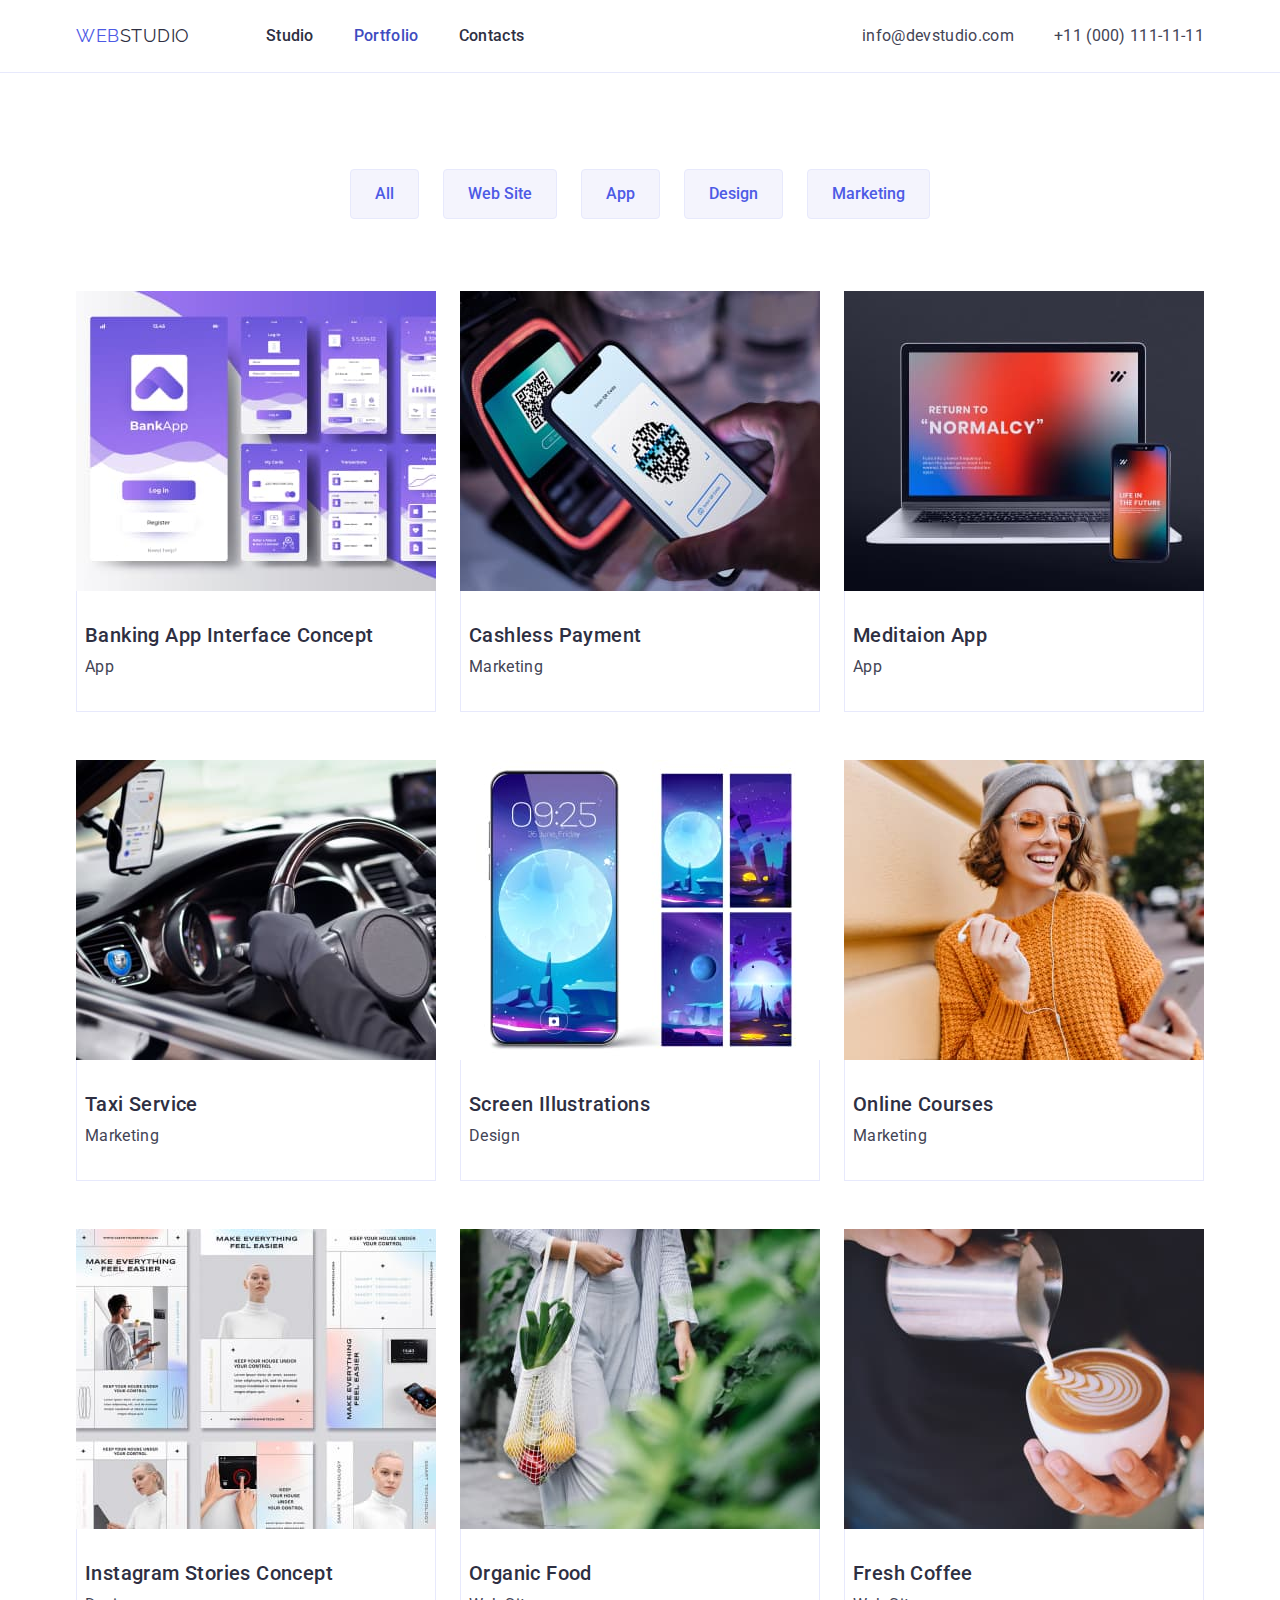
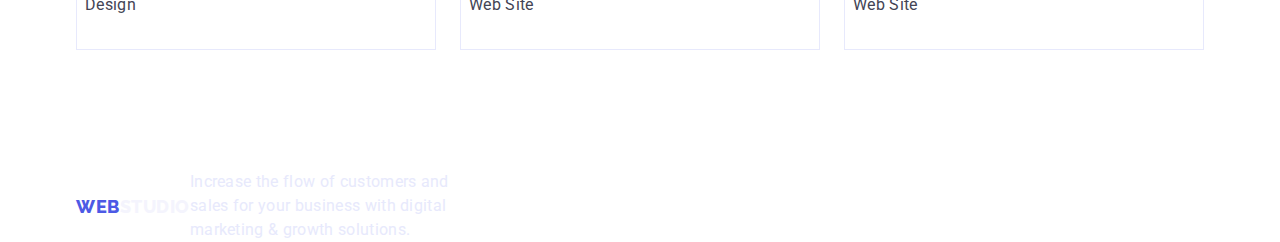
==== portfolio.html @ e0418fa9 "Homework4" ====
<!DOCTYPE html>
<html lang="en">
<head>
    <meta charset="UTF-8">
    <meta http-equiv="X-UA-Compatible" content="IE=edge">
    <meta name="viewport" content="width=device-width, initial-scale=1.0">
    <title>Document</title>
    <link rel="preconnect" href="https://fonts.googleapis.com">
<link rel="preconnect" href="https://fonts.gstatic.com" crossorigin>
<link href="https://fonts.googleapis.com/css2?family=Raleway:wght@800&family=Roboto:wght@400;500;700;900&display=swap" rel="stylesheet">
<link rel="stylesheet" href="https://cdn.jsdelivr.net/npm/modern-normalize@1.1.0/modern-normalize.min.css">
<link href="./css/styles.css" rel="stylesheet">
</head>
<body>
    <header>
        <div class="container main-header-flex">
            <nav class="header-nav">
                <a href="./index.html" class="link logo-header"><span class="logo-part">Web</span>Studio</a>
                <ul class="list menu-header">
                <li><a href="./index.html" class="link nav-link ">Studio</a></li>
                <li><a href="./portfolio.html" class="link nav-link current">Portfolio</a></li>
                <li><a href="#" class="link nav-link">Contacts</a></li>
                </ul>
            </nav>
                <address class="header-adress">
                    <ul class="list header-adress-flex">
                        <li><a href="mailto:info@devstudio.com" class="link nav-header">info@devstudio.com</a></li>
                        <li><a href="tel:+11(000)111-11-11" class="link nav-header">+11 (000) 111-11-11</a></li>
                    </ul>
                </address>
        </div>
    </header>
    <main>
        <section class="portfolio-section">
            <div class="container">
                <h1 class="visually-hidden">Portfolio</h1>
            <ul class="list menu-filter">
                <li><button type="button" class="btn-filter">All</button></li>
                <li><button type="button" class="btn-filter">Web Site</button></li>
                <li><button type="button" class="btn-filter">App</button></li>
                <li><button type="button" class="btn-filter">Design</button></li>
                <li><button type="button" class="btn-filter">Marketing</button></li>
            </ul>
            <ul class="list project-menu">
                <li class="list-menu">
                    <a class="link link-menu" href="#">
                    <img src="./images/project1.jpg" alt="Banking Interface" width="360" height="300">
                    <div class="project-title-flex">
                        <h2 class="project-title">Banking App Interface Concept</h2>
                    <p class="section-subtitle">App</p>
                    </div>
                </a>
                </li>
                <li class="list-menu">
                    <a class="link link-menu" href="#">
                    <img src="./images/project2.jpg" alt="Phone with QR code for payment" width="360" height="300">
                    <div class="project-title-flex">
                        <h2 class="project-title">Cashless Payment</h2>
                    <p class="section-subtitle">Marketing</p>
                    </div>
                </a>
                </li>
                <li class="list-menu">
                    <a class="link link-menu" href="#">
                    <img src="./images/project3.jpg" alt="Macbook and phone" width="360" height="300">
                    <div class="project-title-flex">
                        <h2 class="project-title">Meditaion App</h2>
                    <p class="section-subtitle">App</p>
                    </div>
                </a>
                </li>
                <li class="list-menu">
                    <a class="link link-menu" href="#">
                    <img src="./images/project4.jpg" alt="Hands on the steering wheel of a car" width="360" height="300">
                    <div class="project-title-flex">
                        <h2 class="project-title">Taxi Service</h2>
                    <p class="section-subtitle">Marketing</p>
                    </div>
                </a>
                </li>
                <li class="list-menu">
                    <a class="link link-menu" href="#">
                    <img src="./images/project5.jpg" alt="Phone with wallpaper options" width="360" height="300">
                    <div class="project-title-flex">
                        <h2 class="project-title">Screen Illustrations</h2>
                    <p class="section-subtitle">Design</p>
                    </div>
                </a>
                </li>
                <li class="list-menu">
                    <a class="link link-menu" href="#">
                    <img src="./images/project6.jpg" alt="Smiling girl in glasses with headphones and phone" width="360" height="300">
                    <div class="project-title-flex">
                        <h2 class="project-title">Online Courses</h2>
                    <p class="section-subtitle">Marketing</p>
                    </div>
                </a>
                </li>
                <li class="list-menu">
                    <a class="link link-menu" href="#">
                    <img src="./images/project7.jpg" alt="Instagram Stories Concept" width="360" height="300">
                    <div class="project-title-flex">
                        <h2 class="project-title">Instagram Stories Concept</h2>
                    <p class="section-subtitle">Design</p>
                    </div>
                </a>
                </li>
                <li class="list-menu">
                    <a class="link link-menu" href="#">
                    <img src="./images/project8.jpg" alt="Girl with a bag of vegetables and fruits" width="360" height="300">
                    <div class="project-title-flex">
                        <h2 class="project-title">Organic Food</h2>
                    <p class="section-subtitle">Web Site</p>
                    </div>
                </a>
                </li>
                <li class="list-menu">
                    <a class="link link-menu" href="#">
                    <img src="./images/project9.jpg" alt="Milk coffee cup" width="360" height="300">
                    <div class="project-title-flex">
                        <h2 class="project-title">Fresh Coffee</h2>
                    <p class="section-subtitle">Web Site</p>
                    </div>
                </a>
                </li>
            </ul>
            </div> 
        </section>
    </main>
    <footer>
        <div class="container footer-container">
            <a href="./index.html" class="link logo-footer"><span class="logo-part">Web</span>Studio</a>
<p class="text-footer">Increase the flow of customers and sales for your business with digital marketing & growth solutions.</p>
        </div>
    </footer>
</body>
</html>
---- css/styles.css ----
:root {
  --primary-brand :  #4D5AE5 ;
  --pressed-state : #404BBF;
  --text-color : #434455 ;
  --secondary-color : #2E2F42 ;
  --third-color : #FFFFFF ;
  --accent-color : #E7E9FC ;
  --background-color: #F4F4FD ;
  --customers-border: #8E8F99 ;
  --primary-font-family: 'Roboto', sans-serif;
  --green: #31D0AA ;

}
h1,
h2,
h3,
p {
    margin-top: 0;
    margin-bottom: 0;
}
ul {
    margin-top: 0;
    margin-bottom: 0;
    padding-left: 0;
}
img {
    display: block;
}
body {
    font-family: var(--primary-font-family) ;
    color: var(--text-color) ;
    font-size: 16px;
    line-height: calc(24/16);
    background-color: #FFFFFF;
}
.container {
    margin-left: auto;
    margin-right: auto;
    width: 1158px;
    padding-left: 15px;
    padding-right: 15px;
}
.link {
    text-decoration: none;
}
.list {
    list-style: none;
}
.nav-link.current {
    color: var(--pressed-state) ;
}
/* <!-- Header --> */
header {
    border-bottom: 1px solid var(--accent-color);
}
.main-header-flex {
    display: flex;
    align-items: center; 
}
.header-nav {
    display: flex;
    align-items: center; 
}
.logo-header {
font-family: 'Raleway';
font-size: 18px;
line-height: calc(24/18);
color: var(--secondary-color) ;
letter-spacing: 0.03em;
text-transform: uppercase;
margin-right: 76px;
padding: 24px 0;
}
.logo-part {
    color: var(--primary-brand) ;
}
.menu-header {
    display: flex;
    gap: 40px;
}
.nav-link {
font-weight: 500;
color: var(--secondary-color) ;
letter-spacing: 0.02em;
padding: 24px 0;
display: block;
}
.nav-link:hover,
.nav-link:focus {
    color: var(--pressed-state) ;
}
address {
    font-style: normal; 
}
.header-adress {
    margin-left: auto;
}
.header-adress-flex {
    display: flex;
    gap: 40px;   
}
.nav-header {
letter-spacing: 0.02em;
color: var(--text-color);
padding: 24px 0;
}
.nav-header:hover,
.nav-header:focus {
    color: var(--pressed-state) ;
}
/* <!-------------- Main ------------> */
/* <!--- HERO ---> */
.hero {
    padding-top: 188px;
    padding-bottom: 188px;
    text-align: center;
    max-width: 1440px;
    background-color: var(--secondary-color) ;
    background-image: linear-gradient(rgba(46, 47, 66, 0.7 ),
    rgba(46, 47, 66, 0.7)),
    url(../images/hero.jpg);
    background-repeat: no-repeat;
    background-position: center;
    background-size: cover;
    margin-left: auto;
    margin-right: auto;
}
.hero-title {
    font-size: 56px;
    line-height: calc(60/56);
    color:var(--third-color) ;
    width: 496px;
    letter-spacing: 0.02em;
    margin: 0 auto 48px;
}
.hero-btn {
    padding: 16px 32px;
    font-family: var(--primary-font-family);
    font-weight: 500;
    font-size: 16px;
    line-height: calc(24/16);
    letter-spacing: 0.04em;
    color: var(--third-color);
    background-color: var(--primary-brand);
    cursor: pointer;
    border: none;
    border-radius: 4px;
}
.hero-btn:hover,
.hero-btn:focus {
background-color: var(--pressed-state);
color: var(--third-color);
}
/* <!-- Section1 --> */
.visually-hidden {
position: absolute;
width: 1px;
height: 1px;
margin: -1px;
border: 0;
padding: 0;
white-space: nowrap;
clip-path: inset(100%);
clip: rect(0000);
overflow: hidden;
}
.section-our-features {
    padding-top: 120px;
    padding-bottom: 120px;
}
.features-title {
    display: flex;
    width: 1129px;
    gap: 0 24px;
}
.list-title {
    width: 264px;
}
.features-icon {
    background-color: var(--background-color);
    border-radius: 4px;
    height: 112px;
    display: flex;
    justify-content: center;
    align-items: center;
    margin-bottom: 8px;
}
.title {
    font-weight: 500;
    font-size: 20px;
    line-height: calc(24/20);
    color: var(--secondary-color);
    letter-spacing: 0.02em;
    margin-bottom: 8px;
}
.section-subtitle {
color: var(--text-color);
line-height: calc(24/16);
letter-spacing: 0.02em;
}
/* <!-- Section2 --> */
.section-menu {
    padding-top: 0;
    padding-bottom: 120px;
}
.menu-title {
    display: flex;
    margin-top: 72px;
    gap: 24px;
}
.list-menu {
    width: 360px;
}
.section-title {
    font-size: 36px;
    line-height: calc(40/36);
    letter-spacing: 0.02em;
    color: var(--secondary-color);
    text-align: center;
    text-transform: capitalize;
    margin:auto;

}
/* <!-- Section3 --> */
.section-team {
background-color: var(--background-color);
padding-top: 120px;
padding-bottom: 120px;
text-align: center;
}
.item {
background-color: var(--third-color);
box-shadow: 0px 1px 6px rgba(46, 47, 66, 0.08), 0px 1px 1px rgba(46, 47, 66, 0.16), 0px 2px 1px rgba(46, 47, 66, 0.08);
border-radius: 0px 0px 4px 4px;
}
.title-team-section {
    padding-top: 32px;
    padding-bottom: 32px;
}
.title-team {
    font-weight: 500;
    font-size: 20px;
    line-height: calc(24/20);
    color: var(--secondary-color);
    letter-spacing: 0.02em;
    padding-bottom: 8px;
}
.socials {
    display: flex;
    justify-content: center;
    gap: 24px;
    margin-top: 8px;
}
.social-link {
    display: flex;
    width: 40px;
    height: 40px;
    justify-content: center;
    align-items:center;
    border-radius: 50%;
    background-color: var(--primary-brand);
}
.social-link:hover,
.social-link:focus {
    background-color:var(--pressed-state);
}
.icon-social {
    fill: var(--third-color);
}
/* <!-- Section4 --> */
.customers-section {
    padding-top: 120px;
    padding-bottom: 120px;
}
.customers {
    display: flex;
    justify-content: center;
    gap: 24px;
    margin-top: 72px;
}
.customers-item {
    border: 1px solid var(--customers-border);
border-radius: 4px;
}
.customers-link {
    display: flex;
    padding: 16px 32px;
}
.customers-icon {
    fill: var(--customers-border);
}
.customers-item:hover,
.customers-item:focus {
    border: 1px solid var(--pressed-state) ;
}
.customers-link:hover .customers-icon,
.customers-link:focus .customers-icon{
    fill: var(--pressed-state);
    outline: transparent;
}
/* <!-- Footer --> */
 .section-footer {
    padding-top: 100px;
    padding-bottom: 100px;
    background-color: var(--secondary-color);
}
.footer-container {
    display: flex;
    flex-wrap: wrap;
}
.logo-footer {
    display: flex;
    font-family: 'Raleway';
    font-weight: 800;
    font-size: 18px;
    line-height: calc(21/18);
    color: var(--background-color);
    letter-spacing: 0.03em;
    text-transform: uppercase;
    align-items: center;
}
.text-footer {
width: 264px;
color: var(--accent-color);
letter-spacing: 0.02em;
}
.media-section {
    display: flex;
    flex-wrap: wrap;
    max-width: 208px;
    max-height: 80px;
    margin-left: 120px;
}
.media-title {
font-weight: 500;
font-size: 16px;
line-height: calc(24/16);
letter-spacing: 0.02em;
color: var(--third-color);
margin-bottom: 16px;
}
.media-list {
    display: flex;
    align-content:center;
    justify-content: center;
    gap: 16px;
}
.media-link {
    display: flex;
    width: 40px;
    height: 40px;
    justify-content: center;
    align-items:center;
    border-radius: 50%;
    background-color: rgba(255, 255, 255, 0.1)
}
.media-link:hover,
.media-link:focus {
    background-color: var(--green);
}
.icon-media {
fill: var(--background-color);
}
/* <!-- Portfolio --> */
.portfolio-section {
  padding-top: 96px; 
  padding-bottom: 120px; 
}
.menu-filter {
    display: flex;
    justify-content: center;
    gap: 24px;
    margin-bottom: 72px;
}
.btn-filter {
    font-family: var(--primary-font-family);
    font-weight: 500;
    font-size: 16px;
    line-height: calc(24/16);  
    background-color: var(--background-color);
    color: var(--primary-brand);
    border: 1px solid var(--accent-color);
    cursor: pointer;
    padding: 12px 24px;
border-radius: 4px;
}
.btn-filter:hover,
.btn-filter:focus {
    background-color: var(--pressed-state);
    color: var(--third-color);
    border-color: transparent;
}
.project-menu {
    display: flex;
    flex-wrap: wrap;
    row-gap: 48px;
    column-gap: 24px;
}
.project-title-flex {
    padding: 32px 8px;
    border: 1px solid var(--accent-color);
    border-top: none;
}
.project-title {
font-weight: 500;
font-size: 20px;
line-height: calc(24/20);
color: var(--secondary-color);
letter-spacing: 0.02em;
margin-bottom: 8px;
}
.link-menu {
    display: block;
}
.link-menu:hover,
.link-menu:focus {
    box-shadow: 0px 1px 6px rgba(46, 47, 66, 0.08), 0px 1px 1px rgba(46, 47, 66, 0.16), 0px 2px 1px rgba(46, 47, 66, 0.08);
    border-color: transparent;
}
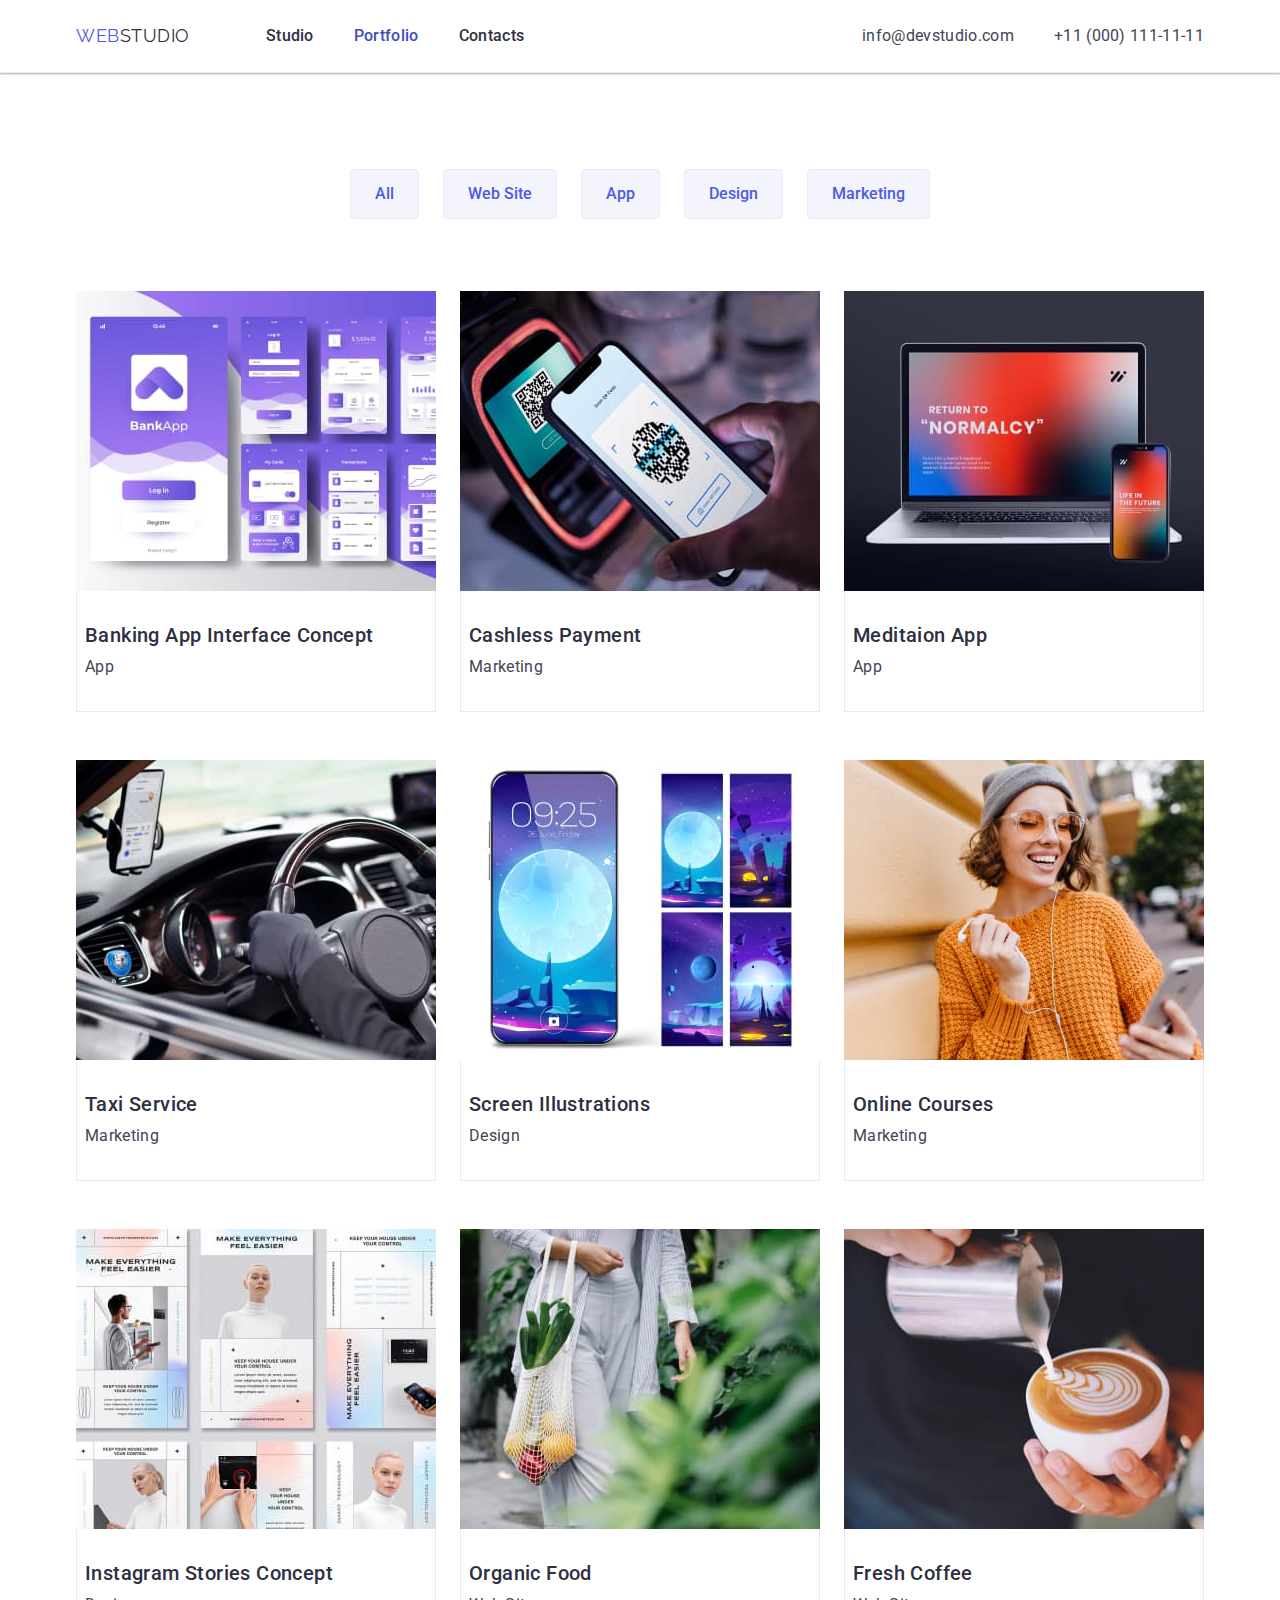
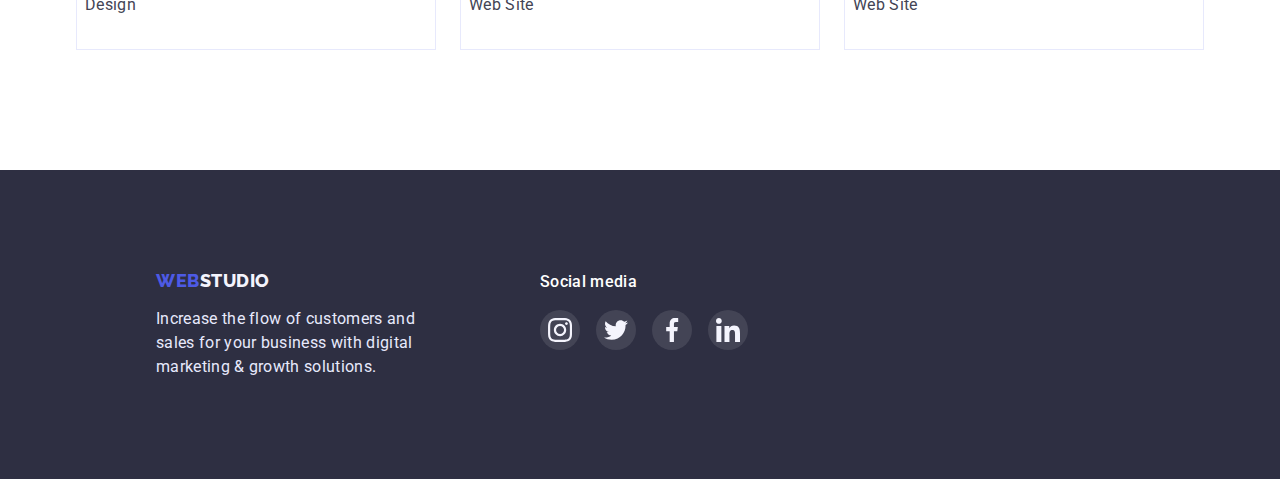
==== commit 1d59e12d: "Changes hw4" ====
--- a/portfolio.html
+++ b/portfolio.html
@@ -127,11 +127,46 @@
             </div> 
         </section>
     </main>
-    <footer>
-        <div class="container footer-container">
-            <a href="./index.html" class="link logo-footer"><span class="logo-part">Web</span>Studio</a>
-<p class="text-footer">Increase the flow of customers and sales for your business with digital marketing & growth solutions.</p>
+    <footer class="section-footer">
+        <div class="footer-container">
+            <div class="footer-box">
+                <a href="./index.html" class="link logo-footer"><span class="logo-part">Web</span>Studio</a>
+                <p class="text-footer">Increase the flow of customers and sales for your business with digital marketing & growth solutions.</p>
+            </div>
+           <div class="media-section">
+            <h2 class="media-title">Social media</h2>
+        <ul class="list media-list">
+            <li>
+                <a class="media-link" href="#">
+                    <svg class="icon-media" width="24" height="24">
+                        <use href="./images/icons.svg#icon-instagram"></use>
+                    </svg>
+                </a>
+            </li>
+            <li>
+                <a class="media-link" href="#">
+                    <svg class="icon-media" width="24" height="24">
+                        <use href="./images/icons.svg#icon-twitter"></use>
+                    </svg>
+                </a>
+            </li>
+            <li>
+                <a class="media-link" href="#">
+                    <svg class="icon-media" width="24" height="24">
+                        <use href="./images/icons.svg#icon-facebook"></use>
+                    </svg>
+                </a>
+            </li>
+            <li>
+                <a class="media-link" href="#">
+                    <svg class="icon-media" width="24" height="24">
+                        <use href="./images/icons.svg#icon-linkedin"></use>
+                    </svg>
+                </a>
+            </li>
+        </ul>
+           </div>  
         </div>
-    </footer>
+     </footer>
 </body>
 </html>--- a/css/styles.css
+++ b/css/styles.css
@@ -52,6 +52,7 @@
 /* <!-- Header --> */
 header {
     border-bottom: 1px solid var(--accent-color);
+    box-shadow: 0px 2px 1px rgba(46, 47, 66, 0.08), 0px 1px 1px rgba(46, 47, 66, 0.16), 0px 1px 6px rgba(46, 47, 66, 0.08);
 }
 .main-header-flex {
     display: flex;
@@ -279,18 +280,19 @@
     margin-top: 72px;
 }
 .customers-item {
+ 
+}
+.customers-link {
+    display: flex;
+    padding: 16px 32px;
     border: 1px solid var(--customers-border);
-border-radius: 4px;
-}
-.customers-link {
-    display: flex;
-    padding: 16px 32px;
+    border-radius: 4px;
 }
 .customers-icon {
     fill: var(--customers-border);
 }
-.customers-item:hover,
-.customers-item:focus {
+.customers-link:hover,
+.customers-link:focus {
     border: 1px solid var(--pressed-state) ;
 }
 .customers-link:hover .customers-icon,
@@ -307,6 +309,9 @@
 .footer-container {
     display: flex;
     flex-wrap: wrap;
+}
+.footer-box {
+    margin-left: 156px;
 }
 .logo-footer {
     display: flex;
@@ -318,6 +323,7 @@
     letter-spacing: 0.03em;
     text-transform: uppercase;
     align-items: center;
+    margin-bottom: 16px;
 }
 .text-footer {
 width: 264px;
@@ -411,6 +417,7 @@
 }
 .link-menu {
     display: block;
+    outline: transparent;
 }
 .link-menu:hover,
 .link-menu:focus {
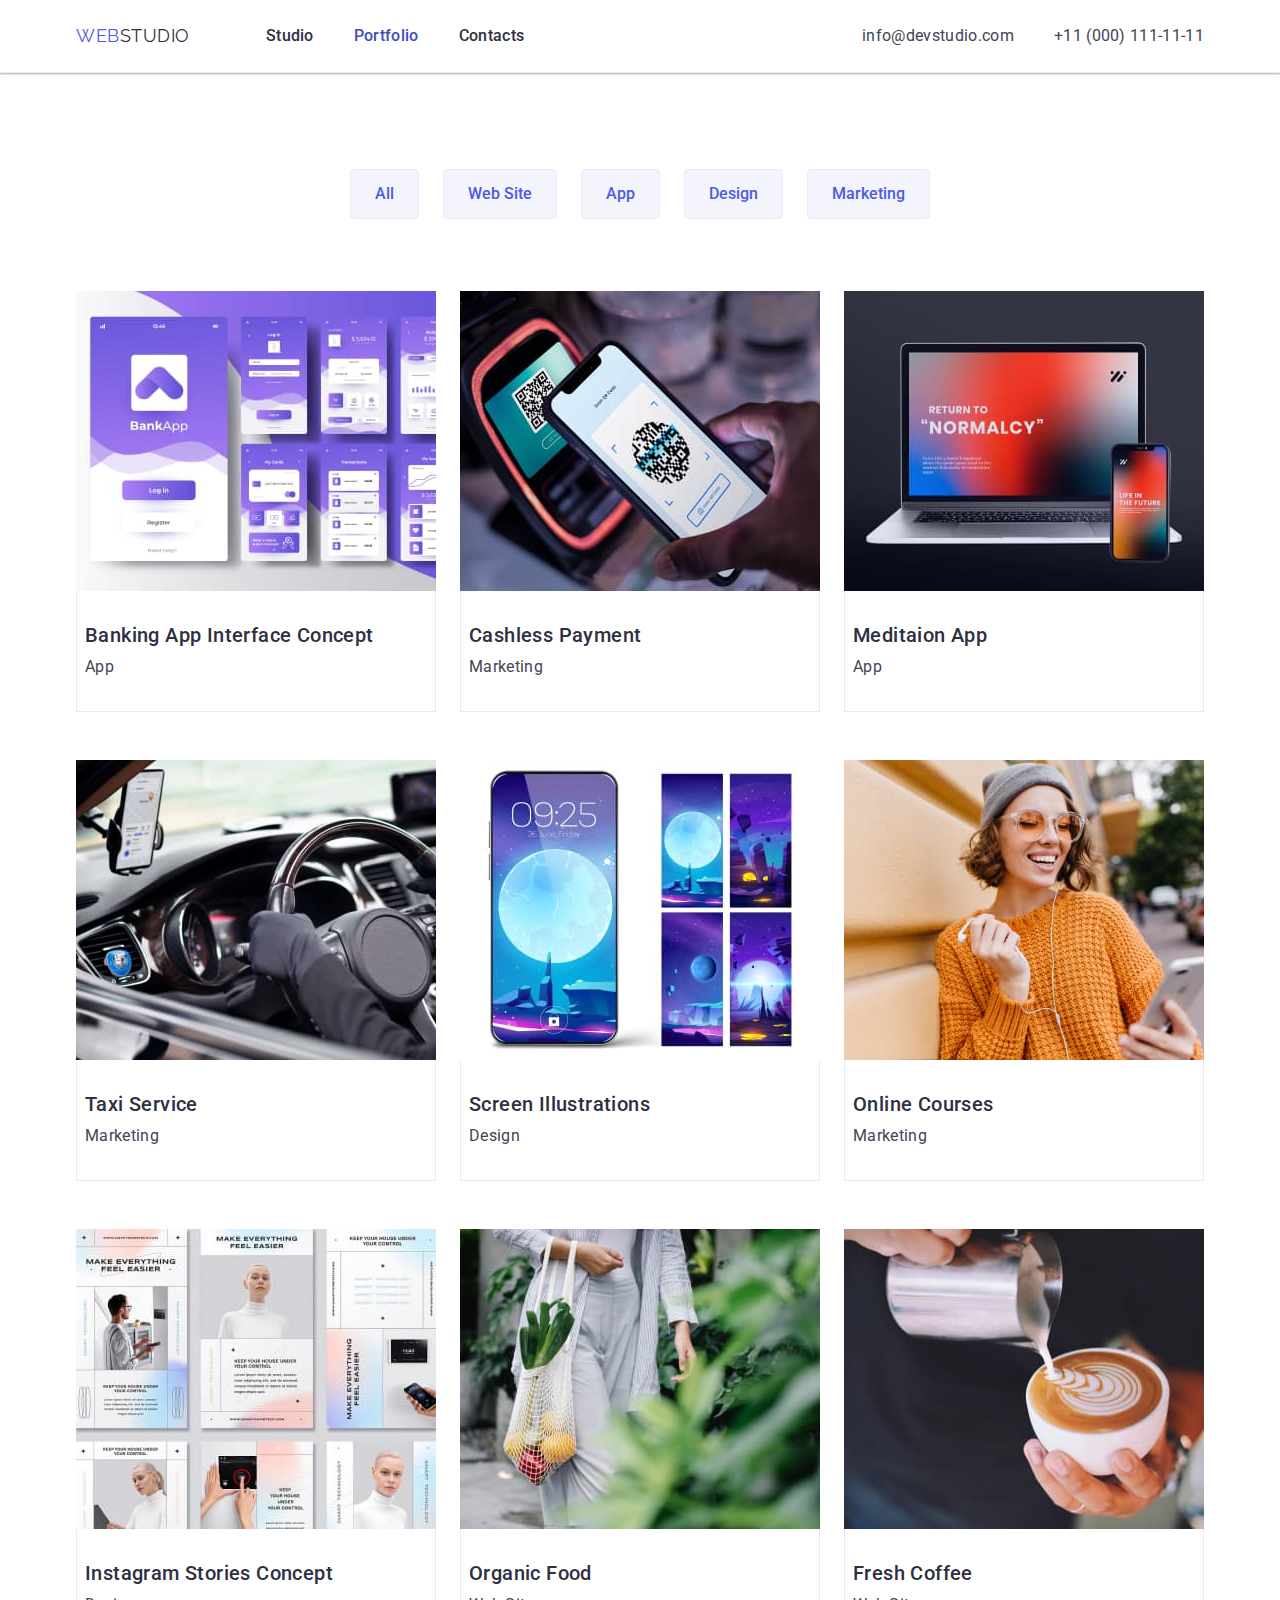
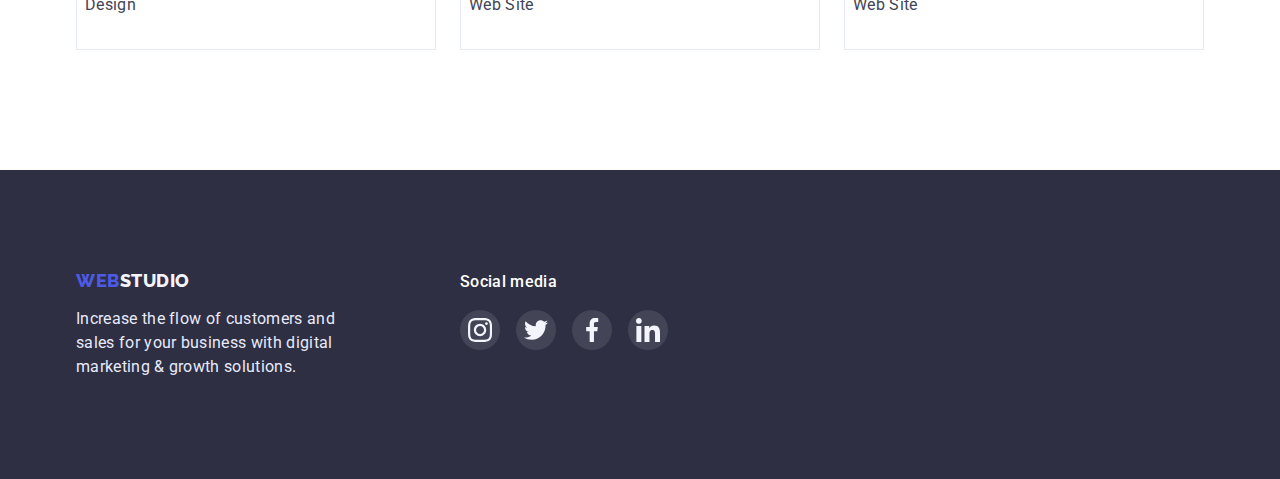
==== commit 885072d2: "hw4" ====
--- a/portfolio.html
+++ b/portfolio.html
@@ -128,7 +128,7 @@
         </section>
     </main>
     <footer class="section-footer">
-        <div class="footer-container">
+        <div class="footer-container container">
             <div class="footer-box">
                 <a href="./index.html" class="link logo-footer"><span class="logo-part">Web</span>Studio</a>
                 <p class="text-footer">Increase the flow of customers and sales for your business with digital marketing & growth solutions.</p>
--- a/css/styles.css
+++ b/css/styles.css
@@ -287,6 +287,7 @@
     padding: 16px 32px;
     border: 1px solid var(--customers-border);
     border-radius: 4px;
+    outline: transparent;
 }
 .customers-icon {
     fill: var(--customers-border);
@@ -309,9 +310,6 @@
 .footer-container {
     display: flex;
     flex-wrap: wrap;
-}
-.footer-box {
-    margin-left: 156px;
 }
 .logo-footer {
     display: flex;
